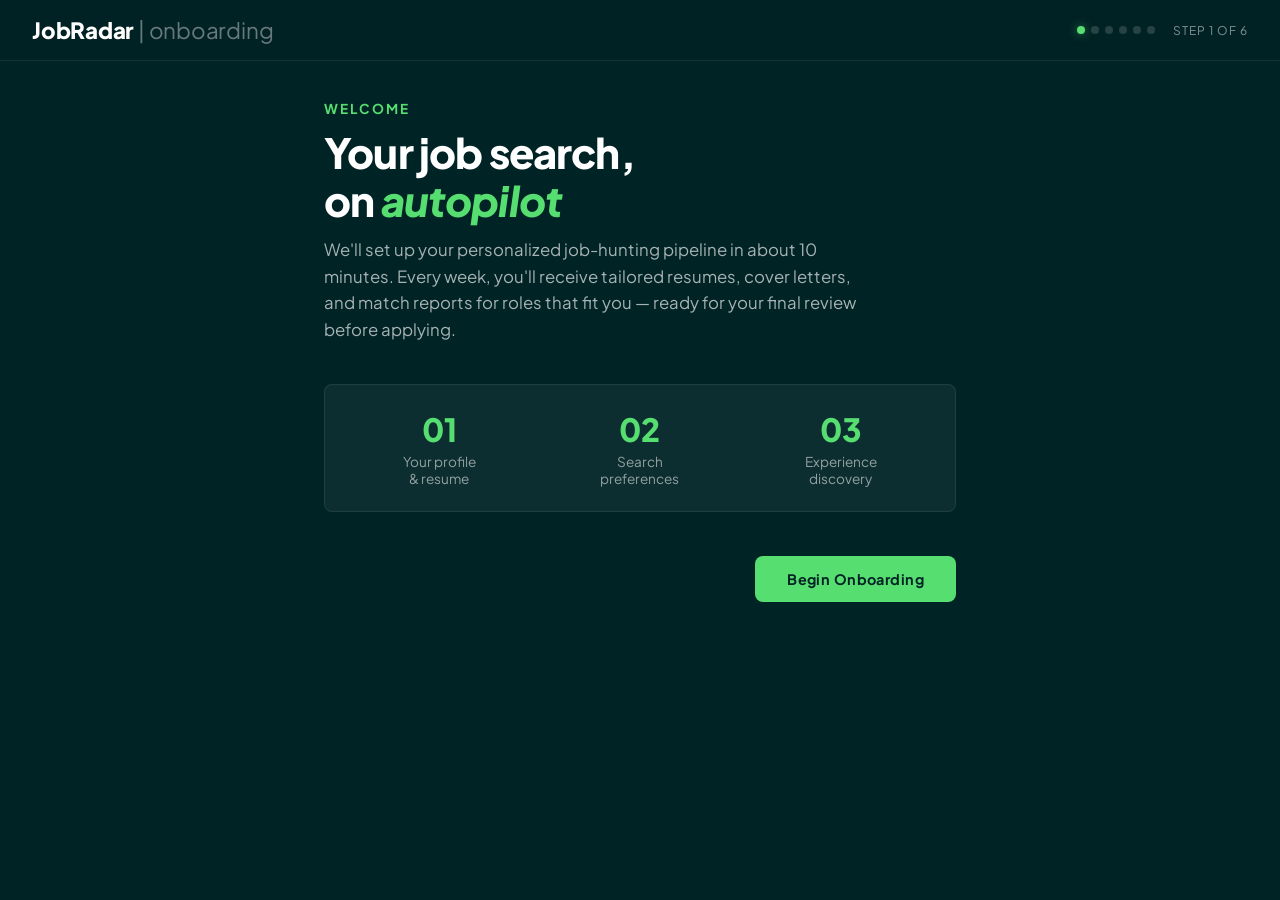
==== web/deploy/index.html @ c8eb1bce "first build" ====
<!doctype html>
<html lang="en">
  <head>
    <meta charset="UTF-8" />
    <meta name="viewport" content="width=device-width, initial-scale=1.0" />
    <title>JobRadar | Your Job Search, on Autopilot</title>
    <meta
      name="description"
      content="Get tailored resumes, cover letters, and match reports delivered to your inbox for roles that fit you. Set up your personalized job-hunting pipeline in 10 minutes."
    />
    <meta
      property="og:title"
      content="Autopilot | Your Job Search, on Autopilot"
    />
    <meta
      property="og:description"
      content="Tailored resumes, cover letters, and match reports delivered to your inbox. Set up in 10 minutes."
    />
    <meta property="og:type" content="website" />
    <meta name="twitter:card" content="summary" />
    <meta
      name="twitter:title"
      content="Autopilot | Your Job Search, on Autopilot"
    />
    <meta
      name="twitter:description"
      content="Tailored resumes, cover letters, and match reports delivered to your inbox. Set up in 10 minutes."
    />
    <link rel="preconnect" href="https://fonts.googleapis.com" />
    <link rel="preconnect" href="https://fonts.gstatic.com" crossorigin />
    <link
      href="https://fonts.googleapis.com/css2?family=Plus+Jakarta+Sans:ital,wght@0,400;0,500;0,600;0,700;0,800;1,400&display=swap"
      rel="stylesheet"
    />
    <link rel="stylesheet" href="styles.css" />
  </head>
  <body class="hero-mode">
    <div class="topbar">
      <div class="logo">JobRadar<span> | onboarding</span></div>
      <div class="progress-wrap">
        <div class="progress-dot active" data-step="0"></div>
        <div class="progress-dot" data-step="1"></div>
        <div class="progress-dot" data-step="2"></div>
        <div class="progress-dot" data-step="3"></div>
        <div class="progress-dot" data-step="4"></div>
        <div class="progress-dot" data-step="5"></div>
        <span class="progress-label"
          >Step <span id="stepCounter">1</span> of 6</span
        >
      </div>
    </div>

    <div class="container">
      <!-- STEP 0: Welcome -->
      <div class="step active" data-step="0">
        <div class="step-number">Welcome</div>
        <h2>Your job search,<br />on <em>autopilot</em></h2>
        <p class="subtitle">
          We'll set up your personalized job-hunting pipeline in about 10
          minutes. Every week, you'll receive tailored resumes, cover letters,
          and match reports for roles that fit you &mdash; ready for your final
          review before applying.
        </p>
        <div class="steps-overview">
          <div class="steps-overview-grid">
            <div>
              <div class="steps-overview-number">01</div>
              <div class="steps-overview-label">
                Your profile<br />&amp; resume
              </div>
            </div>
            <div>
              <div class="steps-overview-number">02</div>
              <div class="steps-overview-label">Search<br />preferences</div>
            </div>
            <div>
              <div class="steps-overview-number">03</div>
              <div class="steps-overview-label">Experience<br />discovery</div>
            </div>
          </div>
        </div>
        <div class="nav-row nav-row--borderless">
          <div></div>
          <button class="btn btn-primary" onclick="nextStep()">
            Begin Onboarding
          </button>
        </div>
      </div>

      <!-- STEP 1: Basic Info -->
      <div class="step" data-step="1">
        <div class="step-number">Step 01</div>
        <h2>About <em>you</em></h2>
        <p class="subtitle">
          Basic contact information for your application materials.
        </p>

        <div class="field-row">
          <div class="field">
            <label>First Name</label>
            <input type="text" id="firstName" placeholder="Tayo" required />
          </div>
          <div class="field">
            <label>Last Name</label>
            <input type="text" id="lastName" placeholder="Fasunon" required />
          </div>
        </div>
        <div class="field">
          <label>Email</label>
          <input
            type="email"
            id="email"
            placeholder="tayo@example.com"
            required
          />
        </div>
        <div class="field-row">
          <div class="field">
            <label>Phone</label>
            <input type="tel" id="phone" placeholder="+1 365 994 8961" />
          </div>
          <div class="field">
            <label>Location</label>
            <input
              type="text"
              id="location"
              placeholder="Toronto, Ontario, Canada"
            />
          </div>
        </div>
        <div class="field">
          <label>LinkedIn URL</label>
          <input
            type="url"
            id="linkedin"
            placeholder="https://linkedin.com/in/yourname"
          />
        </div>

        <div class="nav-row">
          <button class="btn btn-secondary" onclick="prevStep()">Back</button>
          <button class="btn btn-primary" onclick="nextStep()">Continue</button>
        </div>
      </div>

      <!-- STEP 2: Resume -->
      <div class="step" data-step="2">
        <div class="step-number">Step 02</div>
        <h2>Your <em>resume</em></h2>
        <p class="subtitle">
          Upload your current resume or paste the content. We'll use this as the
          foundation for all tailored versions.
        </p>

        <div
          class="upload-zone"
          id="uploadZone"
          onclick="document.getElementById('resumeFile').click()"
        >
          <div class="upload-icon">&#8593;</div>
          <div class="upload-text" id="uploadText">
            Drop your resume here or <strong>click to browse</strong><br />
            <span class="file-types">.pdf, .docx, or .txt</span>
          </div>
          <input
            type="file"
            id="resumeFile"
            accept=".pdf,.docx,.doc,.txt,.md"
            class="file-input-hidden"
            onchange="handleFileUpload(this)"
          />
        </div>

        <div class="or-divider">or paste below</div>

        <div class="resume-area field">
          <label>Resume Content</label>
          <textarea
            id="resumeText"
            placeholder="Paste your full resume text here...&#10;&#10;Include: summary, experience, education, skills, certifications.&#10;The more detail, the better the tailoring."
          ></textarea>
          <div class="field-hint">
            Include all roles, achievements, and metrics. We'll strategically
            reframe (never fabricate) your experience to match each opportunity.
          </div>
        </div>

        <div class="cover-letter-section">
          <div class="field">
            <label
              >Cover Letter Sample
              <span class="label-optional">(optional)</span></label
            >
            <div
              class="upload-zone upload-zone--compact"
              id="clUploadZone"
              onclick="document.getElementById('coverLetterFile').click()"
            >
              <div class="upload-text" id="clUploadText">
                Drop a cover letter here or <strong>click to browse</strong
                ><br />
                <span class="file-types">.txt or .md</span>
              </div>
              <input
                type="file"
                id="coverLetterFile"
                accept=".txt,.md"
                class="file-input-hidden"
                onchange="handleCoverLetterUpload(this)"
              />
            </div>
            <div class="or-divider">or paste below</div>
            <textarea
              id="coverLetterText"
              class="textarea--medium"
              placeholder="Paste a cover letter you've written before...&#10;&#10;We'll study your writing style — sentence structure, tone, personality — and match it when generating tailored cover letters for each job."
            ></textarea>
            <div class="field-hint">
              Share any cover letter you've written. We won't copy the content —
              we'll match your authentic voice and style in every tailored
              letter we generate.
            </div>
          </div>
        </div>

        <div class="nav-row">
          <button class="btn btn-secondary" onclick="prevStep()">Back</button>
          <button class="btn btn-primary" onclick="nextStep()">Continue</button>
        </div>
      </div>

      <!-- STEP 3: Preferences -->
      <div class="step" data-step="3">
        <div class="step-number">Step 03</div>
        <h2>What you're <em>looking for</em></h2>
        <p class="subtitle">
          Tell us about your ideal next role. We'll use this to filter and rank
          opportunities.
        </p>

        <div class="field">
          <label>Target Roles</label>
          <div
            class="tags-wrap"
            id="rolesWrap"
            onclick="this.querySelector('input').focus()"
          >
            <input
              class="tags-input"
              id="rolesInput"
              placeholder="Type a role and press Enter..."
              onkeydown="handleTagKey(event, 'roles')"
            />
          </div>
          <div class="field-hint">
            e.g. Scrum Master, Product Manager, Agile Coach
          </div>
        </div>

        <div class="field">
          <label>Target Locations</label>
          <div
            class="tags-wrap"
            id="locationsWrap"
            onclick="this.querySelector('input').focus()"
          >
            <input
              class="tags-input"
              id="locationsInput"
              placeholder="Type a city/region and press Enter..."
              onkeydown="handleTagKey(event, 'locations')"
            />
          </div>
          <div class="field-hint">e.g. Toronto, Ontario, Remote</div>
        </div>

        <div class="field-row">
          <div class="field">
            <label>Minimum Salary (Annual)</label>
            <input type="text" id="minSalary" placeholder="e.g. $80,000" />
          </div>
          <div class="field">
            <label>Work Arrangement</label>
            <select id="workArrangement">
              <option value="any">Any (On-site, Hybrid, Remote)</option>
              <option value="remote">Remote Only</option>
              <option value="hybrid">Hybrid or Remote</option>
              <option value="onsite">On-site</option>
            </select>
          </div>
        </div>

        <div class="field">
          <label>Industries to Avoid</label>
          <div
            class="tags-wrap"
            id="excludeWrap"
            onclick="this.querySelector('input').focus()"
          >
            <input
              class="tags-input"
              id="excludeInput"
              placeholder="Type and press Enter..."
              onkeydown="handleTagKey(event, 'exclude')"
            />
          </div>
          <div class="field-hint">
            Companies or industries you want to skip. Leave blank for none.
          </div>
        </div>

        <div class="field">
          <label>Anything else we should know?</label>
          <textarea
            id="prefNotes"
            class="textarea--short"
            placeholder="e.g. I prefer companies with 100+ employees, I'm open to contract roles, I need visa sponsorship..."
          ></textarea>
        </div>

        <div class="nav-row">
          <button class="btn btn-secondary" onclick="prevStep()">Back</button>
          <button class="btn btn-primary" onclick="nextStep()">Continue</button>
        </div>
      </div>

      <!-- STEP 4: Experience Discovery -->
      <div class="step" data-step="4">
        <div class="step-number">Step 04</div>
        <h2>The <em>discovery</em></h2>
        <p class="subtitle">
          These questions surface achievements you may not have on your resume.
          This is what makes our tailoring exceptional &mdash; we find the
          hidden gold in your experience.
        </p>

        <div class="discovery-q">
          <div class="q-label">
            What's the largest team you've led or coached?
          </div>
          <div class="q-why">
            Helps us frame your leadership scope for senior roles.
          </div>
          <input
            type="text"
            id="d_teamSize"
            placeholder="e.g. 3 cross-functional teams, ~25 people across 4 time zones"
          />
        </div>

        <div class="discovery-q">
          <div class="q-label">
            What's the highest-value project or budget you've managed?
          </div>
          <div class="q-why">
            Dollar figures are powerful differentiators in resumes.
          </div>
          <input
            type="text"
            id="d_budget"
            placeholder="e.g. $15M digital transformation program"
          />
        </div>

        <div class="discovery-q">
          <div class="q-label">
            Name 2-3 measurable improvements you've driven.
          </div>
          <div class="q-why">
            Metrics with % or $ beat vague descriptions every time.
          </div>
          <textarea
            id="d_metrics"
            placeholder="e.g.&#10;- Reduced impediment resolution time by 78%&#10;- Increased team velocity by 30%&#10;- Saved $400K through PI planning optimization"
          ></textarea>
        </div>

        <div class="discovery-q">
          <div class="q-label">
            What certifications or credentials do you hold?
          </div>
          <div class="q-why">
            Certifications are high-signal for ATS filters.
          </div>
          <input
            type="text"
            id="d_certs"
            placeholder="e.g. PSM1, SAFe SSM, PMP, AWS Certified, MBA"
          />
        </div>

        <div class="discovery-q">
          <div class="q-label">
            Describe a challenge you overcame that you're proud of.
          </div>
          <div class="q-why">
            This becomes a STAR story for cover letters and interview prep.
          </div>
          <textarea
            id="d_challenge"
            placeholder="e.g. Inherited a team with 40% turnover and no defined process. Introduced Scrum, built psychological safety, and within 6 months had the highest-performing team in the department."
          ></textarea>
        </div>

        <div class="discovery-q">
          <div class="q-label">
            What tools and technologies are you most proficient with?
          </div>
          <div class="q-why">
            Ensures we don't miss technical keywords that ATS systems scan for.
          </div>
          <input
            type="text"
            id="d_tools"
            placeholder="e.g. JIRA, Confluence, Azure DevOps, Power BI, Miro, Figma"
          />
        </div>

        <div class="discovery-q">
          <div class="q-label">What industries have you worked in?</div>
          <div class="q-why">
            Cross-industry experience is reframed as adaptability for target
            sectors.
          </div>
          <input
            type="text"
            id="d_industries"
            placeholder="e.g. FinTech, Entertainment/VFX, EdTech, Healthcare"
          />
        </div>

        <div class="discovery-q">
          <div class="q-label">
            Is there anything about your experience you feel is
            underrepresented?
          </div>
          <div class="q-why">
            This is often the most valuable answer — skills you use daily but
            never put on paper.
          </div>
          <textarea
            id="d_hidden"
            placeholder="e.g. I regularly coach product owners on backlog prioritization but it's not in any of my job descriptions. I've also facilitated 50+ workshops for stakeholders at the VP level."
          ></textarea>
        </div>

        <div class="nav-row">
          <button class="btn btn-secondary" onclick="prevStep()">Back</button>
          <button class="btn btn-primary" onclick="nextStep()">
            Review &amp; Submit
          </button>
        </div>
      </div>

      <!-- STEP 5: Review -->
      <div class="step" data-step="5">
        <div class="step-number">Review</div>
        <h2>Everything <em>look right?</em></h2>
        <p class="subtitle">
          Review your information below. Once submitted, we'll set up your
          pipeline and deliver your first batch of tailored applications within
          48 hours.
        </p>

        <div id="reviewContent"></div>

        <div class="nav-row">
          <button class="btn btn-secondary" onclick="prevStep()">
            Back to Edit
          </button>
          <button
            class="btn btn-primary"
            onclick="submitOnboarding()"
            id="submitBtn"
          >
            Submit &amp; Start My Pipeline
          </button>
        </div>
      </div>

      <!-- STEP 6: Confirmation -->
      <div class="step" data-step="6">
        <div class="completion">
          <div class="completion-icon">&#10003;</div>
          <h2>You're <em>all set</em></h2>
          <p class="subtitle">
            Your onboarding data has been saved. We'll configure your pipeline
            and deliver your first batch of tailored applications within 48
            hours.
          </p>
          <div class="next-steps">
            <div class="next-steps-title">What happens next</div>
            <div class="next-steps-list">
              1. We review your profile &amp; discovery answers<br />
              2. Your search pipeline is configured<br />
              3. First tailored applications delivered to your inbox<br />
              4. You review, approve, and apply
            </div>
          </div>
        </div>
      </div>
    </div>

    <script src="app.js"></script>
  </body>
</html>
---- web/deploy/styles.css ----
:root {
  --bg-deep: #ffffff;
  --bg-card: #f2f4f4;
  --bg-input: #ffffff;
  --bg-hover: #e5eaea;
  --gold: #00706c;
  --gold-light: #005c59;
  --gold-dim: #00706c;
  --text: #002325;
  --text-dim: #4d6566;
  --text-muted: #99a7a8;
  --border: #ccd3d3;
  --border-focus: #00706c33;
  --error: #d4564e;
  --success: #57de70;
  --radius: 8px;
  --font-display: "Plus Jakarta Sans", -apple-system, BlinkMacSystemFont,
    "Helvetica Neue", Arial, sans-serif;
  --font-body: "Plus Jakarta Sans", -apple-system, BlinkMacSystemFont,
    "Helvetica Neue", Arial, sans-serif;
}

* {
  margin: 0;
  padding: 0;
  box-sizing: border-box;
}

body {
  font-family: var(--font-body);
  background: var(--bg-deep);
  color: var(--text);
  min-height: 100vh;
  overflow-x: hidden;
}

/* ── Top bar ── */

.topbar {
  position: fixed;
  top: 0;
  left: 0;
  right: 0;
  z-index: 100;
  display: flex;
  align-items: center;
  justify-content: space-between;
  padding: 16px 32px;
  background: rgba(255, 255, 255, 0.92);
  border-bottom: 1px solid var(--border);
  backdrop-filter: blur(12px);
  box-shadow: 0 1px 3px rgba(0, 35, 37, 0.06);
}

.logo {
  font-family: var(--font-display);
  font-size: 1.4em;
  font-weight: 800;
  letter-spacing: -0.01em;
  color: var(--text);
}

.logo span {
  color: var(--text-muted);
  font-weight: 400;
}

/* ── Progress ── */

.progress-wrap {
  display: flex;
  align-items: center;
  gap: 6px;
}

.progress-dot {
  width: 8px;
  height: 8px;
  border-radius: 50%;
  background: var(--border);
  transition: all 0.5s cubic-bezier(0.22, 1, 0.36, 1);
}

.progress-dot.active {
  background: #57de70;
  box-shadow: 0 0 8px rgba(87, 222, 112, 0.4);
}

.progress-dot.done {
  background: var(--gold);
}

.progress-label {
  margin-left: 12px;
  font-size: 0.75em;
  color: var(--text-dim);
  letter-spacing: 0.08em;
  text-transform: uppercase;
}

/* ── Main container ── */

.container {
  max-width: 680px;
  margin: 0 auto;
  padding: 100px 24px 60px;
  min-height: 100vh;
}

/* ── Step styles ── */

.step {
  display: none;
  animation: fadeSlideIn 0.6s cubic-bezier(0.22, 1, 0.36, 1) forwards;
}

.step.active {
  display: block;
}

@keyframes fadeSlideIn {
  from {
    opacity: 0;
    transform: translateY(24px);
  }
  to {
    opacity: 1;
    transform: translateY(0);
  }
}

.step-number {
  font-family: var(--font-display);
  font-size: 0.85em;
  color: var(--gold);
  letter-spacing: 0.15em;
  text-transform: uppercase;
  margin-bottom: 12px;
  font-weight: 700;
}

.step h2 {
  font-family: var(--font-display);
  font-size: 2.6em;
  font-weight: 800;
  line-height: 1.15;
  margin-bottom: 12px;
  color: var(--text);
  letter-spacing: -0.02em;
}

.step h2 em {
  color: var(--gold);
  font-style: italic;
}

.step .subtitle {
  font-size: 1.05em;
  color: var(--text-dim);
  line-height: 1.6;
  margin-bottom: 40px;
  max-width: 540px;
}

/* ── Form fields ── */

.field {
  margin-bottom: 24px;
}

.field label {
  display: block;
  font-size: 0.8em;
  font-weight: 700;
  letter-spacing: 0.06em;
  text-transform: uppercase;
  color: var(--text-dim);
  margin-bottom: 8px;
}

.field input,
.field textarea,
.field select {
  width: 100%;
  padding: 14px 16px;
  background: var(--bg-input);
  border: 1px solid var(--border);
  border-radius: var(--radius);
  color: var(--text);
  font-family: var(--font-body);
  font-size: 0.95em;
  transition: all 0.2s;
  outline: none;
}

.field input:focus,
.field textarea:focus,
.field select:focus {
  border-color: var(--gold);
  box-shadow: 0 0 0 3px var(--border-focus);
}

.field input::placeholder,
.field textarea::placeholder {
  color: var(--text-muted);
}

.field textarea {
  min-height: 140px;
  resize: vertical;
  line-height: 1.6;
}

.field-row {
  display: grid;
  grid-template-columns: 1fr 1fr;
  gap: 16px;
}

.field-hint {
  font-size: 0.8em;
  color: var(--text-muted);
  margin-top: 6px;
  line-height: 1.4;
}

/* ── Option cards ── */

.option-grid {
  display: grid;
  grid-template-columns: 1fr 1fr;
  gap: 10px;
}

.option-card {
  padding: 14px 16px;
  background: var(--bg-card);
  border: 1px solid var(--border);
  border-radius: var(--radius);
  cursor: pointer;
  transition: all 0.2s;
  font-size: 0.9em;
  user-select: none;
}

.option-card:hover {
  background: var(--bg-hover);
  border-color: var(--gold);
}

.option-card.selected {
  border-color: var(--gold);
  background: var(--bg-hover);
  box-shadow: 0 0 0 1px var(--gold);
}

.option-card input {
  display: none;
}

.option-card .option-label {
  font-weight: 600;
  margin-bottom: 2px;
}

.option-card .option-desc {
  font-size: 0.85em;
  color: var(--text-dim);
}

/* ── Tags input ── */

.tags-wrap {
  display: flex;
  flex-wrap: wrap;
  gap: 8px;
  padding: 10px 12px;
  background: var(--bg-input);
  border: 1px solid var(--border);
  border-radius: var(--radius);
  min-height: 48px;
  align-items: center;
  cursor: text;
  transition: all 0.2s;
}

.tags-wrap:focus-within {
  border-color: var(--gold);
  box-shadow: 0 0 0 3px var(--border-focus);
}

.tag {
  display: flex;
  align-items: center;
  gap: 6px;
  padding: 4px 10px;
  background: var(--gold);
  color: #ffffff;
  border-radius: 4px;
  font-size: 0.85em;
  font-weight: 600;
}

.tag button {
  background: none;
  border: none;
  color: #ffffff;
  cursor: pointer;
  font-size: 1.1em;
  line-height: 1;
  opacity: 0.7;
}

.tag button:hover {
  opacity: 1;
}

.tags-input {
  border: none;
  background: none;
  color: var(--text);
  font-family: var(--font-body);
  font-size: 0.9em;
  outline: none;
  flex: 1;
  min-width: 120px;
}

.tags-input::placeholder {
  color: var(--text-muted);
}

/* ── Resume / upload ── */

.resume-area {
  position: relative;
}

.resume-area textarea {
  min-height: 260px;
  font-family: var(--font-body);
  font-size: 0.88em;
  line-height: 1.7;
}

.upload-zone {
  border: 2px dashed var(--border);
  border-radius: var(--radius);
  padding: 32px;
  text-align: center;
  cursor: pointer;
  transition: all 0.2s;
  margin-bottom: 12px;
}

.upload-zone:hover {
  border-color: var(--gold);
  background: var(--bg-card);
}

.upload-zone.has-file {
  border-color: var(--gold);
  border-style: solid;
  background: var(--bg-card);
}

.upload-zone--compact {
  padding: 20px;
}

.upload-icon {
  font-size: 2em;
  margin-bottom: 8px;
  color: var(--text-muted);
  opacity: 0.6;
}

.upload-text {
  color: var(--text-dim);
  font-size: 0.9em;
}

.upload-text strong {
  color: var(--gold);
}

.upload-text .file-types {
  font-size: 0.85em;
}

.file-input-hidden {
  display: none;
}

.or-divider {
  text-align: center;
  color: var(--text-muted);
  font-size: 0.8em;
  letter-spacing: 0.1em;
  text-transform: uppercase;
  margin: 16px 0;
  position: relative;
}

.or-divider::before,
.or-divider::after {
  content: "";
  position: absolute;
  top: 50%;
  width: 40%;
  height: 1px;
  background: var(--border);
}

.or-divider::before {
  left: 0;
}

.or-divider::after {
  right: 0;
}

.cover-letter-section {
  margin-top: 32px;
  padding-top: 24px;
  border-top: 1px solid var(--border);
}

.label-optional {
  font-weight: 400;
  text-transform: none;
  color: var(--text-muted);
}

.textarea--short {
  min-height: 80px;
}

.textarea--medium {
  min-height: 160px;
}

/* ── Discovery questions ── */

.discovery-q {
  padding: 20px;
  background: var(--bg-card);
  border: 1px solid var(--border);
  border-radius: var(--radius);
  margin-bottom: 16px;
  transition: all 0.3s;
}

.discovery-q:focus-within {
  border-color: var(--gold);
}

.discovery-q .q-label {
  font-family: var(--font-display);
  font-size: 1.15em;
  font-weight: 700;
  margin-bottom: 4px;
  color: var(--text);
}

.discovery-q .q-why {
  font-size: 0.8em;
  color: var(--text-muted);
  margin-bottom: 12px;
  font-style: italic;
}

.discovery-q input,
.discovery-q textarea {
  width: 100%;
  padding: 10px 12px;
  background: var(--bg-deep);
  border: 1px solid var(--border);
  border-radius: 4px;
  color: var(--text);
  font-family: var(--font-body);
  font-size: 0.9em;
  outline: none;
  transition: all 0.2s;
}

.discovery-q textarea {
  min-height: 80px;
  resize: vertical;
  line-height: 1.5;
}

.discovery-q input:focus,
.discovery-q textarea:focus {
  border-color: var(--gold);
}

/* ── Navigation ── */

.nav-row {
  display: flex;
  justify-content: space-between;
  align-items: center;
  margin-top: 40px;
  padding-top: 24px;
  border-top: 1px solid var(--border);
}

.nav-row--borderless {
  border-top: none;
  margin-top: 20px;
}

.btn {
  padding: 14px 32px;
  border-radius: var(--radius);
  font-family: var(--font-body);
  font-size: 0.9em;
  font-weight: 700;
  cursor: pointer;
  transition: all 0.2s;
  border: none;
  letter-spacing: 0.03em;
}

.btn-primary {
  background: #57de70;
  color: var(--text);
}

.btn-primary:hover {
  background: #45d861;
  transform: translateY(-1px);
  box-shadow: 0 4px 16px rgba(87, 222, 112, 0.3);
}

.btn-secondary {
  background: transparent;
  color: var(--text-dim);
  border: 1px solid var(--border);
}

.btn-secondary:hover {
  color: var(--text);
  border-color: var(--text-dim);
}

.btn:disabled {
  opacity: 0.4;
  cursor: not-allowed;
  transform: none;
}

/* ── Review step ── */

.review-section {
  background: var(--bg-card);
  border: 1px solid var(--border);
  border-radius: var(--radius);
  padding: 20px;
  margin-bottom: 16px;
}

.review-section h3 {
  font-family: var(--font-display);
  font-size: 1.1em;
  color: var(--gold);
  margin-bottom: 12px;
  font-weight: 700;
}

.review-row {
  display: flex;
  justify-content: space-between;
  padding: 6px 0;
  font-size: 0.9em;
  border-bottom: 1px solid var(--border);
}

.review-row:last-child {
  border-bottom: none;
}

.review-row .rlabel {
  color: var(--text-dim);
  min-width: 100px;
  flex-shrink: 0;
}

.review-row .rvalue {
  color: var(--text);
  font-weight: 500;
  text-align: right;
  max-width: 65%;
}

.review-tags {
  display: flex;
  flex-wrap: wrap;
  gap: 6px;
  margin-top: 4px;
}

.review-tag {
  padding: 3px 10px;
  background: var(--gold);
  color: #ffffff;
  border-radius: 4px;
  font-size: 0.8em;
  font-weight: 600;
}

/* ── Completion ── */

.completion {
  text-align: center;
  padding: 60px 0;
}

.completion-icon {
  width: 80px;
  height: 80px;
  border-radius: 50%;
  background: #57de70;
  color: var(--text);
  display: flex;
  align-items: center;
  justify-content: center;
  font-size: 2em;
  margin: 0 auto 24px;
  animation: scaleIn 0.5s cubic-bezier(0.22, 1, 0.36, 1);
}

@keyframes scaleIn {
  from {
    transform: scale(0);
    opacity: 0;
  }
  to {
    transform: scale(1);
    opacity: 1;
  }
}

.completion h2 {
  font-family: var(--font-display);
  font-size: 2.2em;
  margin-bottom: 12px;
}

.completion .subtitle {
  margin: 0 auto 32px;
  text-align: center;
}

.next-steps {
  background: var(--bg-card);
  border: 1px solid var(--border);
  border-radius: var(--radius);
  padding: 24px;
  text-align: left;
  max-width: 400px;
  margin: 0 auto;
}

.next-steps-title {
  font-family: var(--font-display);
  font-size: 1.1em;
  color: var(--gold);
  margin-bottom: 12px;
  font-weight: 700;
}

.next-steps-list {
  font-size: 0.9em;
  color: var(--text-dim);
  line-height: 1.8;
}

/* ── Welcome overview ── */

.steps-overview {
  background: var(--bg-card);
  border: 1px solid var(--border);
  border-radius: var(--radius);
  padding: 24px;
  margin-bottom: 20px;
}

.steps-overview-grid {
  display: grid;
  grid-template-columns: 1fr 1fr 1fr;
  gap: 20px;
  text-align: center;
}

.steps-overview-number {
  font-family: var(--font-display);
  font-size: 2em;
  color: var(--gold);
  font-weight: 800;
}

.steps-overview-label {
  font-size: 0.85em;
  color: var(--text-dim);
  margin-top: 4px;
}

/* ── A/B Variant: Dark teal hero for Step 0 ── */

body {
  transition: background-color 0.5s cubic-bezier(0.22, 1, 0.36, 1);
}

body.hero-mode {
  background: #002325;
}

body.hero-mode .topbar {
  background: rgba(0, 35, 37, 0.85);
  border-bottom-color: rgba(255, 255, 255, 0.08);
  box-shadow: none;
  backdrop-filter: blur(16px);
}

body.hero-mode .logo {
  color: #ffffff;
}

body.hero-mode .logo span {
  color: rgba(255, 255, 255, 0.4);
}

body.hero-mode .progress-dot {
  background: rgba(255, 255, 255, 0.15);
}

body.hero-mode .progress-dot.active {
  background: #57de70;
  box-shadow: 0 0 10px rgba(87, 222, 112, 0.5);
}

body.hero-mode .progress-label {
  color: rgba(255, 255, 255, 0.5);
}

body.hero-mode .step[data-step="0"] .step-number {
  color: #57de70;
}

body.hero-mode .step[data-step="0"] h2 {
  color: #ffffff;
}

body.hero-mode .step[data-step="0"] h2 em {
  color: #57de70;
}

body.hero-mode .step[data-step="0"] .subtitle {
  color: rgba(255, 255, 255, 0.65);
}

body.hero-mode .step[data-step="0"] .steps-overview {
  background: rgba(255, 255, 255, 0.05);
  border-color: rgba(255, 255, 255, 0.08);
}

body.hero-mode .step[data-step="0"] .steps-overview-number {
  color: #57de70;
}

body.hero-mode .step[data-step="0"] .steps-overview-label {
  color: rgba(255, 255, 255, 0.55);
}

body.hero-mode .step[data-step="0"] .nav-row {
  border-top-color: rgba(255, 255, 255, 0.08);
}

/* ── Responsive ── */

@media (max-width: 640px) {
  .container {
    padding: 80px 16px 40px;
  }
  .step h2 {
    font-size: 2em;
  }
  .field-row {
    grid-template-columns: 1fr;
  }
  .option-grid {
    grid-template-columns: 1fr;
  }
  .topbar {
    padding: 12px 16px;
  }
}
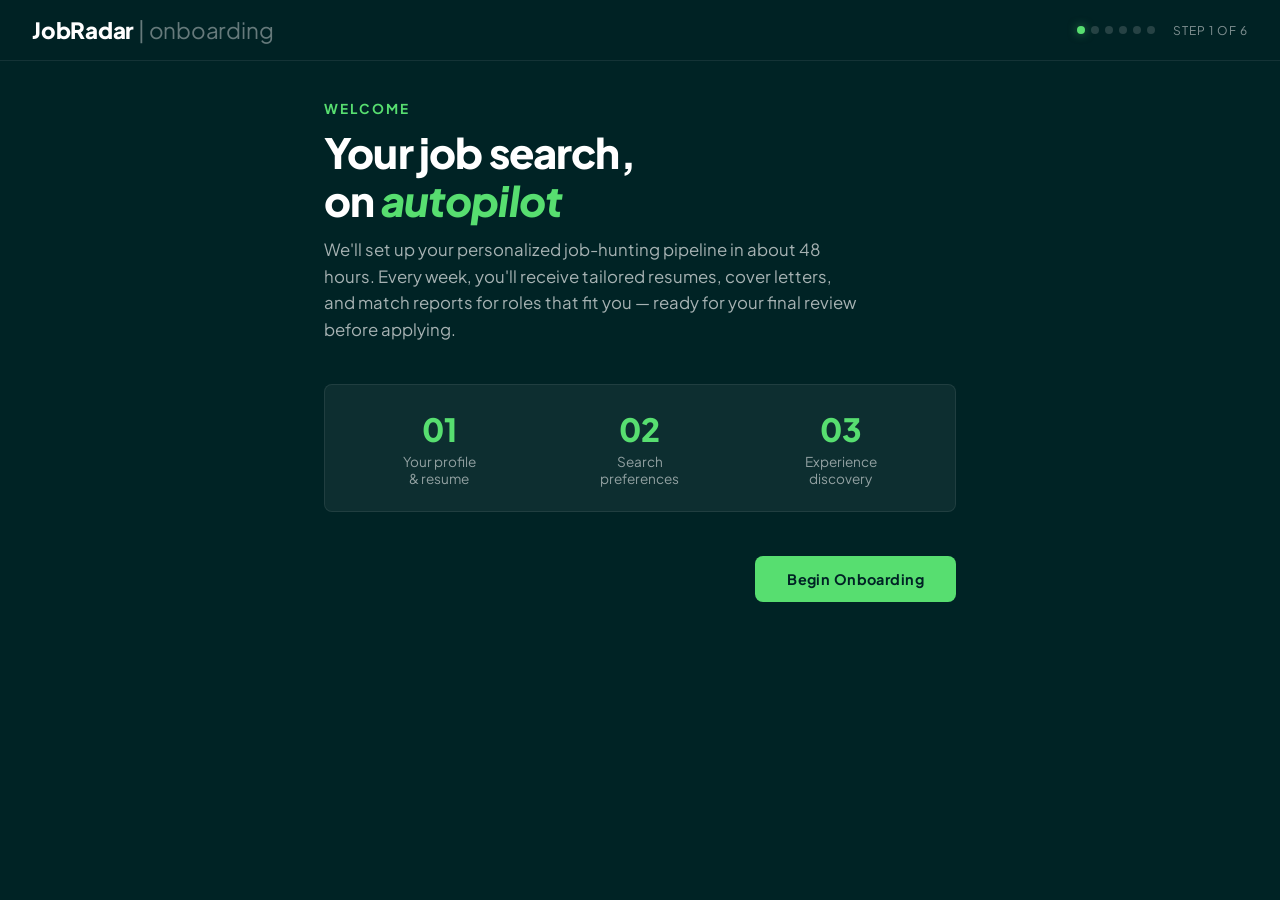
==== commit 1c122e77: "changed the onboarding timeline from 10 minutes to 48 hours, applied resume quality improvements in " ====
--- a/web/deploy/index.html
+++ b/web/deploy/index.html
@@ -56,10 +56,10 @@
         <div class="step-number">Welcome</div>
         <h2>Your job search,<br />on <em>autopilot</em></h2>
         <p class="subtitle">
-          We'll set up your personalized job-hunting pipeline in about 10
-          minutes. Every week, you'll receive tailored resumes, cover letters,
-          and match reports for roles that fit you &mdash; ready for your final
-          review before applying.
+          We'll set up your personalized job-hunting pipeline in about 48 hours.
+          Every week, you'll receive tailored resumes, cover letters, and match
+          reports for roles that fit you &mdash; ready for your final review
+          before applying.
         </p>
         <div class="steps-overview">
           <div class="steps-overview-grid">
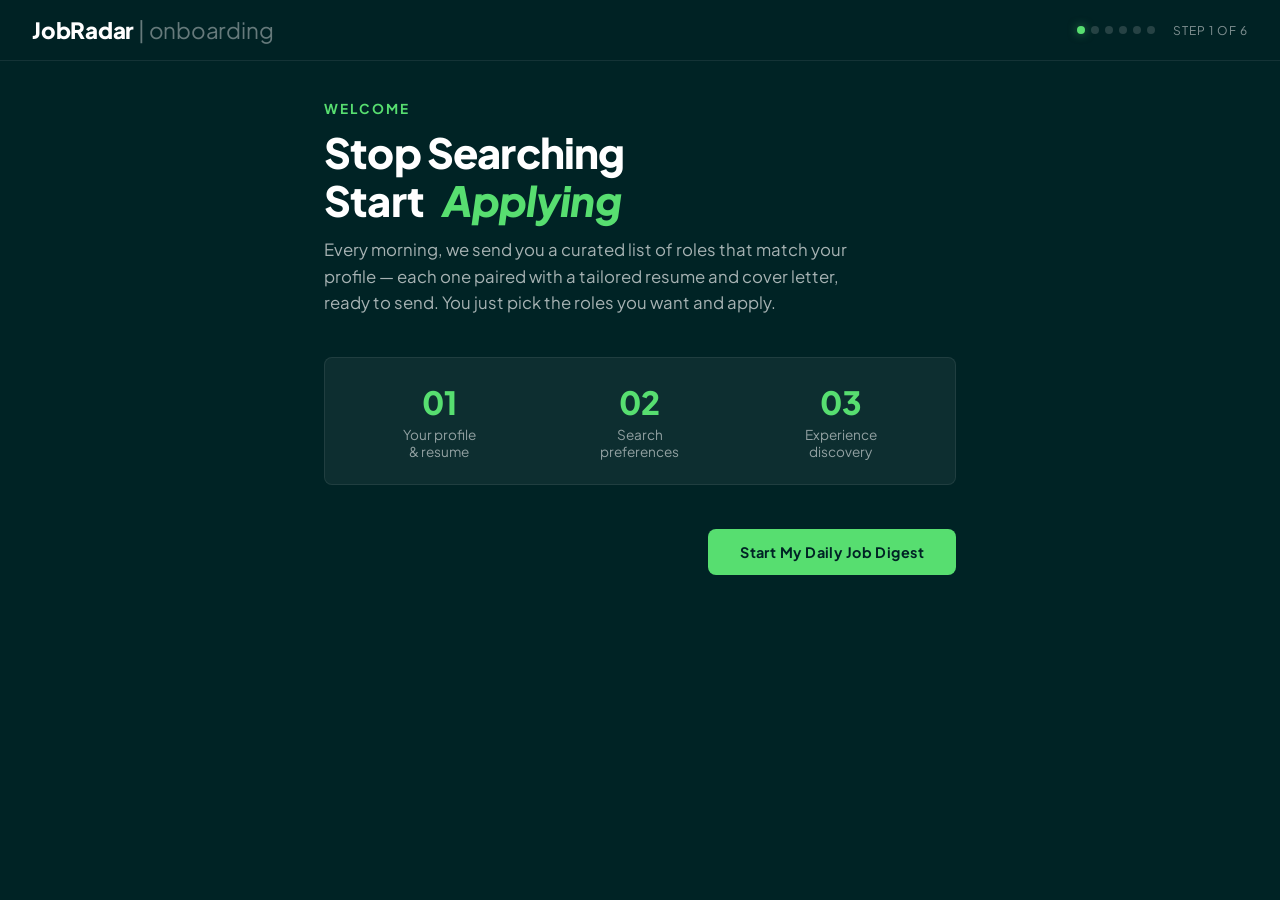
==== commit c8eec6c3: "changed primary API from jsearch to fantastic.jobs for more reliable and higher quality job fetching" ====
--- a/web/deploy/index.html
+++ b/web/deploy/index.html
@@ -54,12 +54,11 @@
       <!-- STEP 0: Welcome -->
       <div class="step active" data-step="0">
         <div class="step-number">Welcome</div>
-        <h2>Your job search,<br />on <em>autopilot</em></h2>
+        <h2>Stop Searching<br />Start <em> &nbsp; Applying</em></h2>
         <p class="subtitle">
-          We'll set up your personalized job-hunting pipeline in about 48 hours.
-          Every week, you'll receive tailored resumes, cover letters, and match
-          reports for roles that fit you &mdash; ready for your final review
-          before applying.
+          Every morning, we send you a curated list of roles that match your
+          profile — each one paired with a tailored resume and cover letter,
+          ready to send. You just pick the roles you want and apply.
         </p>
         <div class="steps-overview">
           <div class="steps-overview-grid">
@@ -82,7 +81,7 @@
         <div class="nav-row nav-row--borderless">
           <div></div>
           <button class="btn btn-primary" onclick="nextStep()">
-            Begin Onboarding
+            Start My Daily Job Digest
           </button>
         </div>
       </div>
@@ -137,6 +136,19 @@
           />
         </div>
 
+        <!-- Honeypot: invisible to humans, bots auto-fill it -->
+        <div class="hp-field" aria-hidden="true">
+          <label for="website">Company Website</label>
+          <input
+            type="text"
+            id="website"
+            name="website"
+            tabindex="-1"
+            autocomplete="off"
+          />
+        </div>
+
+        <div class="step-error" id="stepError1"></div>
         <div class="nav-row">
           <button class="btn btn-secondary" onclick="prevStep()">Back</button>
           <button class="btn btn-primary" onclick="nextStep()">Continue</button>
@@ -223,6 +235,7 @@
           </div>
         </div>
 
+        <div class="step-error" id="stepError2"></div>
         <div class="nav-row">
           <button class="btn btn-secondary" onclick="prevStep()">Back</button>
           <button class="btn btn-primary" onclick="nextStep()">Continue</button>
@@ -318,6 +331,7 @@
           ></textarea>
         </div>
 
+        <div class="step-error" id="stepError3"></div>
         <div class="nav-row">
           <button class="btn btn-secondary" onclick="prevStep()">Back</button>
           <button class="btn btn-primary" onclick="nextStep()">Continue</button>
--- a/web/deploy/styles.css
+++ b/web/deploy/styles.css
@@ -778,6 +778,35 @@
   border-top-color: rgba(255, 255, 255, 0.08);
 }
 
+/* ── Honeypot (invisible to humans) ── */
+
+.hp-field {
+  position: absolute;
+  left: -9999px;
+  top: -9999px;
+  width: 1px;
+  height: 1px;
+  overflow: hidden;
+  opacity: 0;
+  pointer-events: none;
+}
+
+/* ── Step validation errors ── */
+
+.step-error {
+  color: var(--error);
+  font-size: 0.85em;
+  font-weight: 600;
+  padding: 8px 12px;
+  background: rgba(212, 86, 78, 0.08);
+  border-radius: var(--radius);
+  display: none;
+}
+
+.step-error.visible {
+  display: block;
+}
+
 /* ── Responsive ── */
 
 @media (max-width: 640px) {
